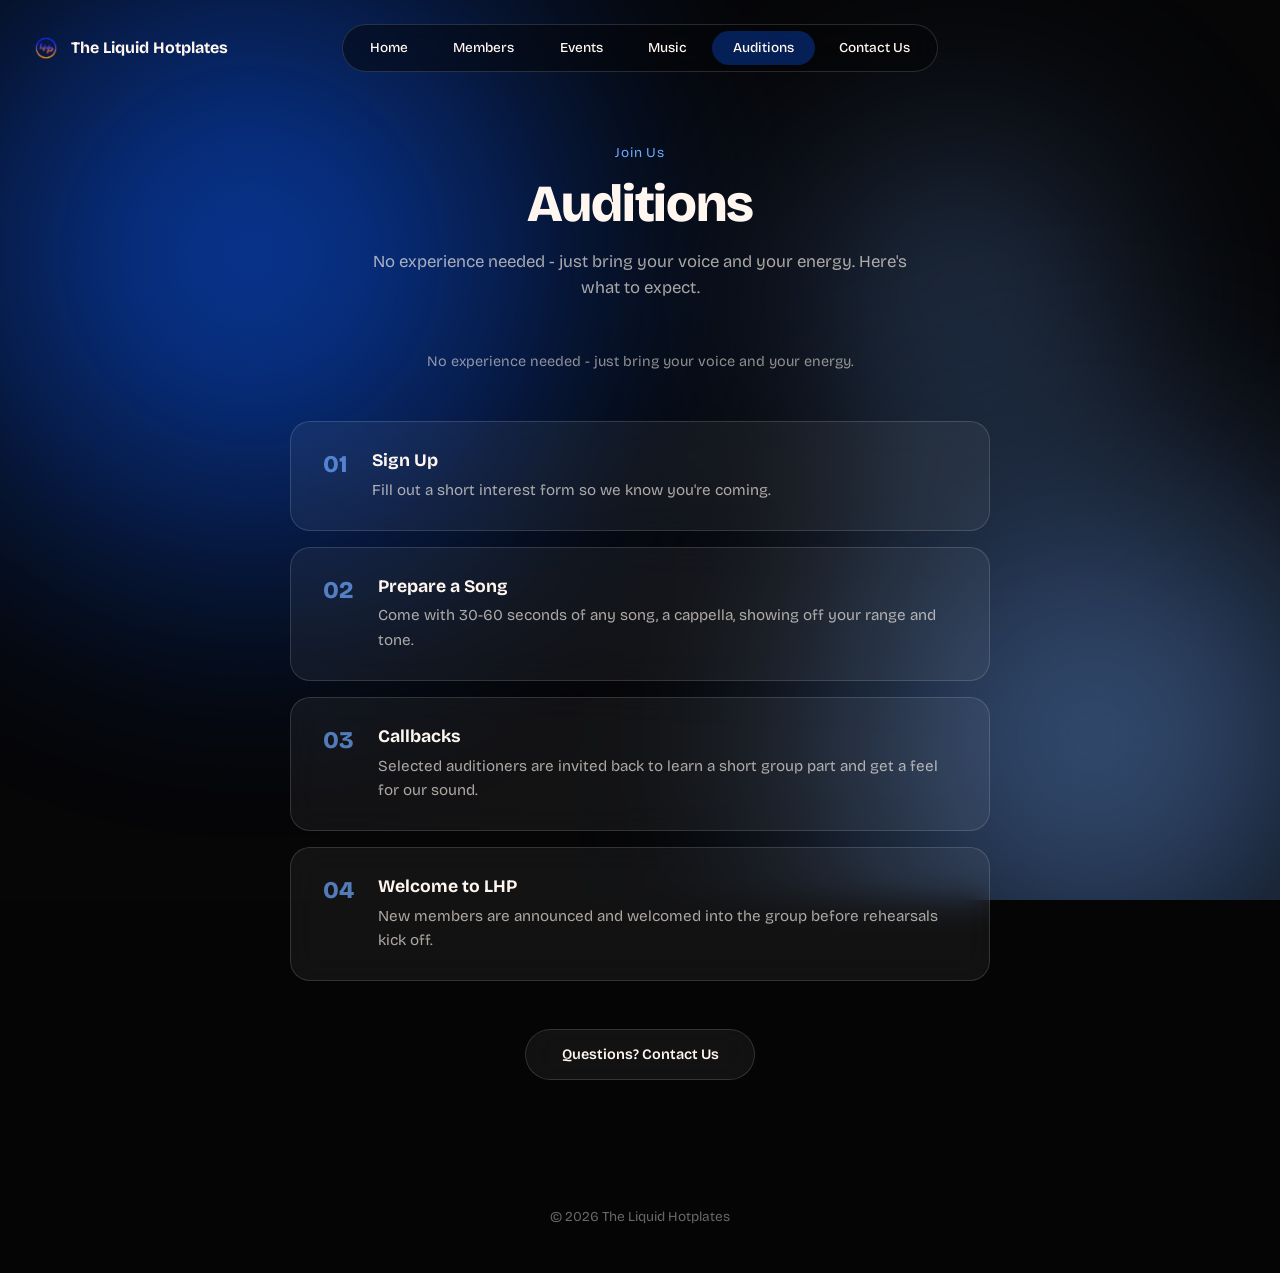
==== auditions.html @ 1e721dc3 "update" ====
<!DOCTYPE html>
<html lang="en">
<head>
<meta charset="UTF-8">
<meta name="viewport" content="width=device-width, initial-scale=1.0">
<title>Auditions - The Liquid Hotplates</title>
<link rel="icon" type="image/png" href="images/home-images/logo.png">
<link rel="stylesheet" href="styles.css">
<style>
  .audition-steps {
    display: flex;
    flex-direction: column;
    gap: 1rem;
    max-width: 700px;
    margin: 0 auto 3rem;
  }
  .audition-step {
    display: flex;
    gap: 1.5rem;
    padding: 1.75rem 2rem;
    align-items: flex-start;
  }
  .audition-step .num {
    font-size: 1.5rem;
    font-weight: 800;
    color: var(--blue-light);
    opacity: 0.7;
    flex-shrink: 0;
  }
  .audition-step h3 {
    font-size: 1.1rem;
    margin-bottom: 0.4rem;
  }
  .audition-step p {
    opacity: 0.65;
    font-size: 0.95rem;
    line-height: 1.6;
  }
  .placeholder-note {
    text-align: center;
    opacity: 0.55;
    font-size: 0.9rem;
    max-width: 60ch;
    margin: 0 auto 3rem;
    line-height: 1.6;
  }
</style>
</head>
<body>

  <div class="aura-field">
    <div class="aura aura-a"></div>
    <div class="aura aura-b"></div>
    <div class="aura aura-d"></div>
  </div>
  <div class="grain"></div>

  <nav>
    <div class="nav-left">
      <img src="images/home-images/logo.png" alt="LHP Logo">
      <span class="site-name">The Liquid Hotplates</span>
    </div>
    <div class="nav-pill">
      <a href="index.html">Home</a>
      <a href="members.html">Members</a>
      <a href="events.html">Events</a>
      <a href="music.html">Music</a>
      <a href="auditions.html" class="active">Auditions</a>
      <a href="contact.html">Contact Us</a>
    </div>
  </nav>

  <div class="page-head" style="text-align:center; max-width: 700px; margin: 0 auto;">
    <div class="eyebrow" style="text-align:center;">Join Us</div>
    <h1>Auditions</h1>
    <p style="margin-left:auto; margin-right:auto;">No experience needed - just bring your voice and your energy. Here's what to expect.</p>
  </div>

  <section class="section" style="padding-top: 1rem;">
    <p class="placeholder-note">
      No experience needed - just bring your voice and your energy.
    </p>

    <div class="audition-steps">
      <div class="audition-step glass-card">
        <div class="num">01</div>
        <div><h3>Sign Up</h3><p>Fill out a short interest form so we know you're coming.</p></div>
      </div>
      <div class="audition-step glass-card">
        <div class="num">02</div>
        <div><h3>Prepare a Song</h3><p>Come with 30-60 seconds of any song, a cappella, showing off your range and tone.</p></div>
      </div>
      <div class="audition-step glass-card">
        <div class="num">03</div>
        <div><h3>Callbacks</h3><p>Selected auditioners are invited back to learn a short group part and get a feel for our sound.</p></div>
      </div>
      <div class="audition-step glass-card">
        <div class="num">04</div>
        <div><h3>Welcome to LHP</h3><p>New members are announced and welcomed into the group before rehearsals kick off.</p></div>
      </div>
    </div>

    <div style="text-align:center;">
      <a href="concept-contact.html" class="glass-btn">Questions? Contact Us</a>
    </div>
  </section>

  <footer>&copy; 2026 The Liquid Hotplates</footer>

</body>
</html>
---- styles.css ----
@import url('https://fonts.googleapis.com/css2?family=Bricolage+Grotesque:opsz,wght@12..96,200..800&display=swap');

:root {
  --black: #050506;
  --royal-blue: #0953EA;
  --blue-light: #6fa8ff;
  --orange: #FF6B35;
  --off-white: #FFF7EF;
  --glass-fill: rgba(255, 255, 255, 0.055);
  --glass-fill-strong: rgba(255, 255, 255, 0.09);
  --glass-edge: rgba(255, 255, 255, 0.14);
}

* { margin: 0; padding: 0; box-sizing: border-box; }
html { scroll-behavior: smooth; }

body {
  background: var(--black);
  color: var(--off-white);
  font-family: 'Bricolage Grotesque', sans-serif;
  overflow-x: hidden;
}

/* ============ AURORA FIELD (used behind non-photo pages) ============ */
.aura-field {
  position: fixed;
  inset: 0;
  z-index: 0;
  overflow: hidden;
  pointer-events: none;
}

.aura {
  position: absolute;
  border-radius: 50%;
  filter: blur(95px);
}

.aura-a {
  width: 75vw; height: 75vw;
  top: -25%; left: -18%;
  background: radial-gradient(circle, var(--royal-blue), transparent 68%);
  opacity: 0.75;
  animation: drift-a 18s ease-in-out infinite alternate, pulse-a 6s ease-in-out infinite;
}

.aura-b {
  width: 65vw; height: 65vw;
  bottom: -28%; right: -18%;
  background: radial-gradient(circle, var(--blue-light), transparent 68%);
  opacity: 0.55;
  animation: drift-b 21s ease-in-out infinite alternate, pulse-b 7.5s ease-in-out infinite;
}

.aura-c {
  width: 48vw; height: 48vw;
  top: 32%; left: 40%;
  background: radial-gradient(circle, var(--orange), transparent 68%);
  opacity: 0.4;
  animation: drift-c 15s ease-in-out infinite alternate, pulse-c 5s ease-in-out infinite;
}

.aura-d {
  width: 40vw; height: 40vw;
  top: 5%; right: 5%;
  background: radial-gradient(circle, var(--blue-light), transparent 68%);
  opacity: 0.35;
  animation: drift-d 24s ease-in-out infinite alternate, pulse-a 8s ease-in-out infinite;
}

@keyframes drift-a { to { transform: translate(8%, 10%) scale(1.18); } }
@keyframes drift-b { to { transform: translate(-10%, -8%) scale(1.22); } }
@keyframes drift-c { to { transform: translate(-14%, 12%) scale(1.15); } }
@keyframes drift-d { to { transform: translate(-10%, 14%) scale(1.1); } }

/* Subtle breathing on top of the drift - not just moving, but pulsing in
   intensity too, so the whole field feels more alive rather than static
   blobs that happen to glide around. */
@keyframes pulse-a { 0%, 100% { opacity: 0.75; } 50% { opacity: 0.55; } }
@keyframes pulse-b { 0%, 100% { opacity: 0.55; } 50% { opacity: 0.38; } }
@keyframes pulse-c { 0%, 100% { opacity: 0.4; } 50% { opacity: 0.24; } }

.grain {
  position: fixed;
  inset: 0;
  z-index: 1;
  opacity: 0.06;
  mix-blend-mode: overlay;
  pointer-events: none;
  background-image: url("data:image/svg+xml,%3Csvg xmlns='http://www.w3.org/2000/svg' width='120' height='120'%3E%3Cfilter id='n'%3E%3CfeTurbulence type='fractalNoise' baseFrequency='0.85' numOctaves='3'/%3E%3C/filter%3E%3Crect width='100%25' height='100%25' filter='url(%23n)'/%3E%3C/svg%3E");
}

/* ============ NAV ============ */
nav {
  position: fixed;
  top: 0; left: 0; right: 0;
  z-index: 50;
  display: flex;
  justify-content: center;
  align-items: center;
  padding: 1.5rem 2rem;
}

.nav-left {
  position: absolute;
  left: 2rem;
  display: flex;
  align-items: center;
  gap: 0.7rem;
}

.nav-left img {
  height: 28px;
  width: auto;
  object-fit: contain;
}

.nav-left .site-name {
  font-weight: 700;
  font-size: 1rem;
  color: var(--off-white);
}

.nav-pill {
  display: flex;
  gap: 0.25rem;
  background: rgba(5, 5, 6, 0.5);
  border: 1px solid var(--glass-edge);
  backdrop-filter: blur(20px);
  -webkit-backdrop-filter: blur(20px);
  border-radius: 50px;
  padding: 0.35rem;
}

.nav-pill a {
  color: var(--off-white);
  text-decoration: none;
  font-size: 0.85rem;
  font-weight: 500;
  padding: 0.55rem 1.3rem;
  border-radius: 50px;
  transition: background 0.25s ease, color 0.25s ease;
  white-space: nowrap;
}

.nav-pill a.active,
.nav-pill a:hover {
  background: rgba(9, 83, 234, 0.35);
}

/* ============ PHOTO HERO (homepage) ============ */
.photo-hero {
  position: relative;
  min-height: 100vh;
  display: flex;
  align-items: flex-end;
  justify-content: center;
  padding: 2rem 2rem 5rem;
  overflow: hidden;
}

.photo-hero .photo-layer {
  position: absolute;
  inset: 0;
  background-size: cover;
  background-position: center 30%;
  z-index: 0;
}

.photo-hero .photo-dim {
  position: absolute;
  inset: 0;
  background: linear-gradient(180deg, rgba(5,5,6,0.18) 0%, rgba(5,5,6,0.12) 40%, rgba(5,5,6,0.75) 100%); /* CHANGE: lightened from 0.35/0.25/0.92 */
  z-index: 1;
}

.photo-hero .aura {
  z-index: 1;
  mix-blend-mode: screen;
}

.photo-hero-inner {
  position: relative;
  z-index: 3;
  width: 100%;
  max-width: 540px; /* CHANGE: was 720px - narrower so it's less likely to sit directly over faces */
  text-align: center;
  padding: 2rem 1.75rem; /* CHANGE: was 2.75rem 2rem - tighter, less coverage */
  background: var(--glass-fill);
  border: 1px solid var(--glass-edge);
  backdrop-filter: blur(28px);
  -webkit-backdrop-filter: blur(28px);
  border-radius: 28px;
}

.photo-hero-inner .eyebrow {
  font-size: 0.85rem;
  letter-spacing: 0.06em;
  color: var(--blue-light);
  margin-bottom: 1rem;
}

.photo-hero-inner h1 {
  font-size: clamp(2.25rem, 6vw, 4rem);
  font-weight: 800;
  line-height: 1.02;
  letter-spacing: -0.02em;
}

.photo-hero-inner p {
  margin-top: 1rem;
  font-size: clamp(1rem, 2vw, 1.15rem);
  opacity: 0.8;
}

/* ============ PLAIN PAGE HERO (Members/Events/Contact) ============ */
.page-head {
  position: relative;
  z-index: 2;
  padding: 9rem 6vw 2rem;
  max-width: 1200px;
  margin: 0 auto;
}

.page-head .eyebrow {
  font-size: 0.85rem;
  letter-spacing: 0.06em;
  color: var(--blue-light);
  margin-bottom: 0.75rem;
}

.page-head h1 {
  font-size: clamp(2rem, 5vw, 3.25rem);
  font-weight: 800;
  letter-spacing: -0.02em;
}

.page-head p {
  margin-top: 0.85rem;
  opacity: 0.65;
  max-width: 50ch;
  font-size: 1.05rem;
  line-height: 1.6;
}

/* ============ GLASS BUTTON ============ */
.glass-btn {
  display: inline-flex;
  align-items: center;
  gap: 0.6rem;
  padding: 1rem 2.2rem;
  background: var(--glass-fill);
  border: 1px solid var(--glass-edge);
  backdrop-filter: blur(20px);
  -webkit-backdrop-filter: blur(20px);
  border-radius: 50px;
  color: var(--off-white);
  text-decoration: none;
  font-weight: 600;
  font-size: 0.9rem;
  transition: background 0.3s ease, transform 0.3s ease, box-shadow 0.3s ease;
  cursor: pointer;
}

.glass-btn:hover {
  background: rgba(9, 83, 234, 0.28);
  transform: translateY(-2px);
  box-shadow: 0 20px 50px rgba(9, 83, 234, 0.3);
}

/* ============ SECTIONS ============ */
.section {
  position: relative;
  z-index: 2;
  padding: 5rem 6vw;
  max-width: 1200px;
  margin: 0 auto;
}

.section h2 {
  font-size: clamp(1.8rem, 3.5vw, 2.5rem);
  font-weight: 700;
  letter-spacing: -0.01em;
  margin-bottom: 2.5rem;
}

/* ============ GLASS CARD (generic) ============ */
.glass-card {
  background: var(--glass-fill);
  border: 1px solid var(--glass-edge);
  backdrop-filter: blur(16px);
  -webkit-backdrop-filter: blur(16px);
  border-radius: 20px;
  transition: background 0.3s ease, border-color 0.3s ease, transform 0.3s ease;
}

footer {
  position: relative;
  z-index: 2;
  text-align: center;
  padding: 3rem;
  opacity: 0.4;
  font-size: 0.85rem;
}

/* ============ ACCORDION (About + Competing/Recording/Performing) ============ */
.accordion-grid {
  display: grid;
  grid-template-columns: 0.85fr 1.15fr;
  gap: 4rem;
  align-items: start;
}

.accordion-about .eyebrow {
  font-size: 0.85rem;
  letter-spacing: 0.05em;
  color: var(--blue-light);
  margin-bottom: 1rem;
}

.accordion-about p {
  font-size: 1.1rem;
  line-height: 1.7;
  opacity: 0.8;
}

.accordion-item {
  border-top: 1px solid var(--glass-edge);
}

.accordion-item:last-child {
  border-bottom: 1px solid var(--glass-edge);
}

.accordion-header {
  width: 100%;
  display: flex;
  justify-content: space-between;
  align-items: center;
  background: none;
  border: none;
  color: var(--off-white);
  font-family: inherit;
  font-size: 1.5rem;
  font-weight: 700;
  text-transform: uppercase;
  letter-spacing: 0.02em;
  padding: 1.5rem 0;
  cursor: pointer;
  text-align: left;
}

.accordion-icon {
  font-size: 1.4rem;
  font-weight: 400;
  color: var(--blue-light);
  flex-shrink: 0;
  margin-left: 1rem;
}

.accordion-panel {
  max-height: 0;
  overflow: hidden;
  transition: max-height 0.45s ease, opacity 0.35s ease, padding-bottom 0.45s ease;
  opacity: 0;
  padding-bottom: 0;
}

.accordion-panel p {
  opacity: 0.7;
  line-height: 1.7;
  font-size: 1.02rem;
  max-width: 60ch;
}

.accordion-item.open .accordion-panel {
  max-height: 400px;
  opacity: 1;
  padding-bottom: 2rem;
}

@media (max-width: 800px) {
  .accordion-grid {
    grid-template-columns: 1fr;
  }
  .accordion-header {
    font-size: 1.2rem;
  }
}

/* ============ THROUGH THE YEARS GALLERY ============ */
/* Masonry via CSS columns, not a forced-crop grid - each photo keeps its
   real aspect ratio (no object-fit:cover cutting people off), it just packs
   into columns at whatever height it naturally wants to be. */
.year-gallery {
  columns: 3 220px;
  column-gap: 1.25rem;
}

.year-tile {
  position: relative;
  break-inside: avoid;
  margin-bottom: 1.25rem;
  border-radius: 18px;
  overflow: hidden;
  border: 1px solid var(--glass-edge);
}

.year-tile img {
  width: 100%;
  display: block;
  transition: transform 0.5s ease, filter 0.4s ease;
}

.year-tile:hover img {
  transform: scale(1.06);
  filter: brightness(0.55);
}

.year-tile-caption {
  position: absolute;
  inset: 0;
  display: flex;
  align-items: center;
  justify-content: center;
  text-align: center;
  padding: 1.5rem;
  font-weight: 600;
  font-size: 0.95rem;
  opacity: 0;
  background: rgba(5, 5, 6, 0.35);
  backdrop-filter: blur(6px);
  -webkit-backdrop-filter: blur(6px);
  transition: opacity 0.35s ease;
}

.year-tile:hover .year-tile-caption {
  opacity: 1;
}
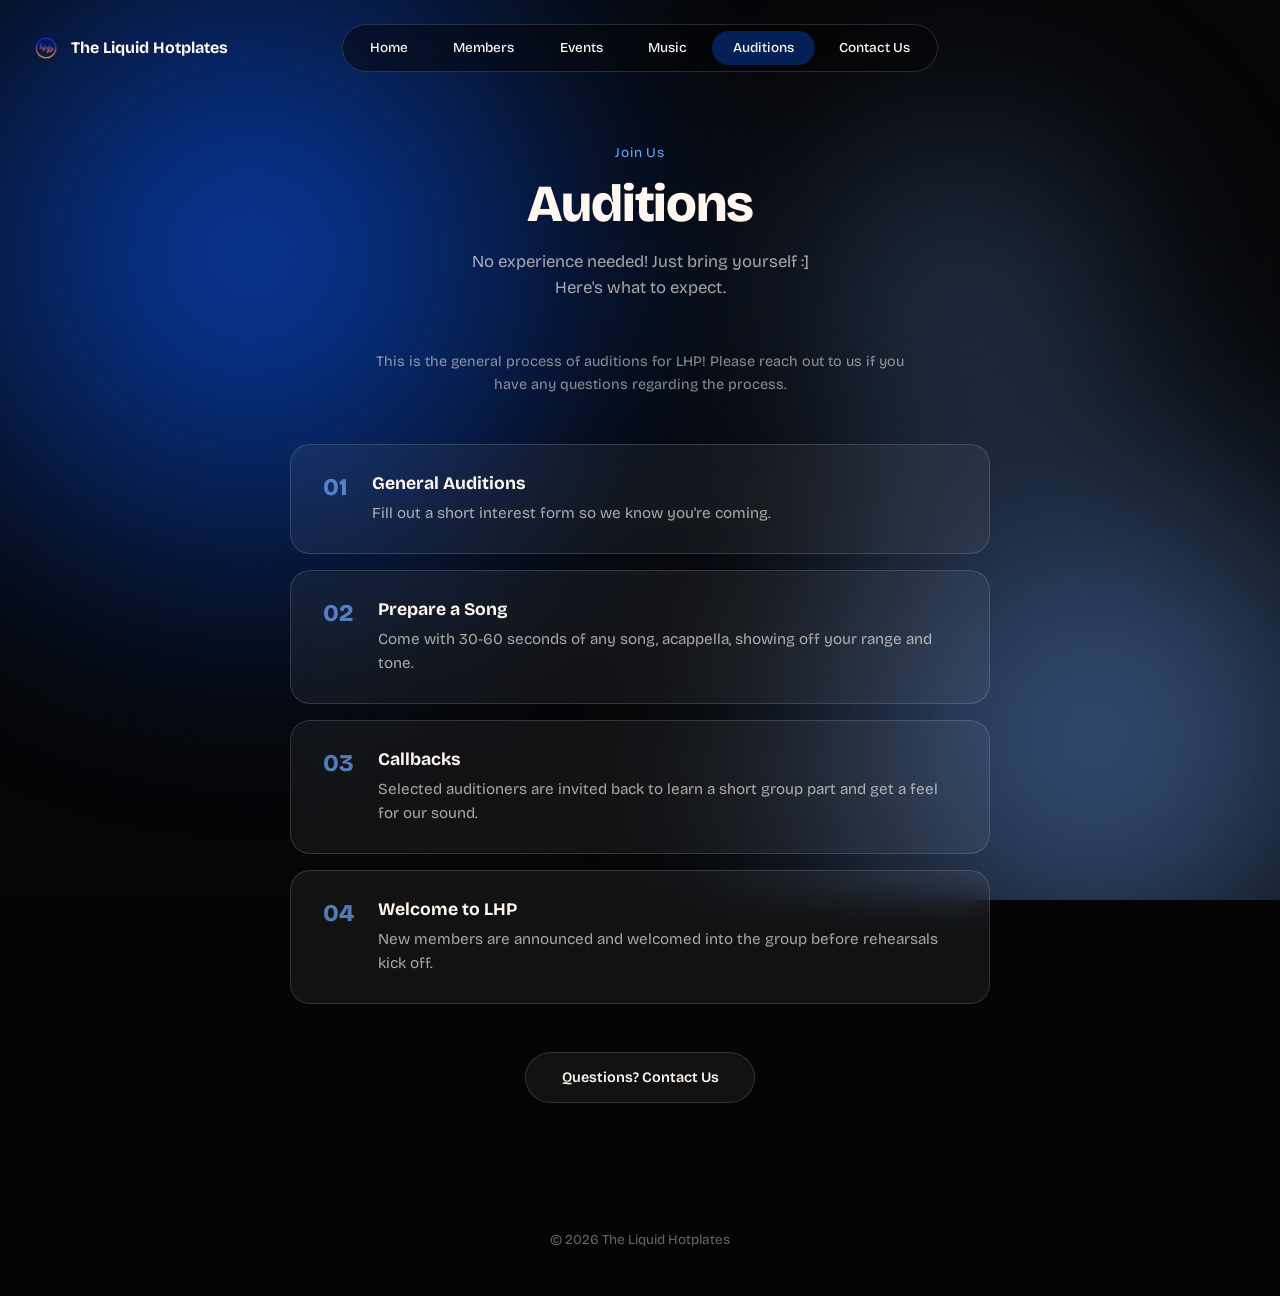
==== commit 556f236a: "update" ====
--- a/auditions.html
+++ b/auditions.html
@@ -73,30 +73,38 @@
   <div class="page-head" style="text-align:center; max-width: 700px; margin: 0 auto;">
     <div class="eyebrow" style="text-align:center;">Join Us</div>
     <h1>Auditions</h1>
-    <p style="margin-left:auto; margin-right:auto;">No experience needed - just bring your voice and your energy. Here's what to expect.</p>
+    <p style="margin-left:auto; margin-right:auto;">No experience needed! Just 
+      bring yourself :] 
+      <br>
+      Here's what to expect.</p>
   </div>
 
   <section class="section" style="padding-top: 1rem;">
     <p class="placeholder-note">
-      No experience needed - just bring your voice and your energy.
+      This is the general process of auditions for LHP! Please reach out to 
+      us if you have any questions regarding the process.
     </p>
 
     <div class="audition-steps">
       <div class="audition-step glass-card">
         <div class="num">01</div>
-        <div><h3>Sign Up</h3><p>Fill out a short interest form so we know you're coming.</p></div>
+        <div><h3>General Auditions</h3><p>Fill out a short interest form so we 
+          know you're coming.</p></div>
       </div>
       <div class="audition-step glass-card">
         <div class="num">02</div>
-        <div><h3>Prepare a Song</h3><p>Come with 30-60 seconds of any song, a cappella, showing off your range and tone.</p></div>
+        <div><h3>Prepare a Song</h3><p>Come with 30-60 seconds of any song, 
+          acappella, showing off your range and tone.</p></div>
       </div>
       <div class="audition-step glass-card">
         <div class="num">03</div>
-        <div><h3>Callbacks</h3><p>Selected auditioners are invited back to learn a short group part and get a feel for our sound.</p></div>
+        <div><h3>Callbacks</h3><p>Selected auditioners are invited back to 
+          learn a short group part and get a feel for our sound.</p></div>
       </div>
       <div class="audition-step glass-card">
         <div class="num">04</div>
-        <div><h3>Welcome to LHP</h3><p>New members are announced and welcomed into the group before rehearsals kick off.</p></div>
+        <div><h3>Welcome to LHP</h3><p>New members are announced and welcomed 
+          into the group before rehearsals kick off.</p></div>
       </div>
     </div>
 
--- a/styles.css
+++ b/styles.css
@@ -95,18 +95,21 @@
   position: fixed;
   top: 0; left: 0; right: 0;
   z-index: 50;
-  display: flex;
-  justify-content: center;
+  display: grid;
+  grid-template-columns: 1fr auto 1fr; /* logo | pill | empty spacer - this is what actually keeps
+                                           them from ever overlapping, since each has its own real
+                                           track instead of the pill just centering on the full
+                                           viewport width with no idea the logo is even there */
   align-items: center;
   padding: 1.5rem 2rem;
 }
 
 .nav-left {
-  position: absolute;
-  left: 2rem;
   display: flex;
   align-items: center;
   gap: 0.7rem;
+  min-width: 0; /* lets this shrink/truncate instead of forcing the grid track wider than available room */
+  overflow: hidden;
 }
 
 .nav-left img {
@@ -183,7 +186,11 @@
   position: relative;
   z-index: 3;
   width: 100%;
-  max-width: 540px; /* CHANGE: was 720px - narrower so it's less likely to sit directly over faces */
+  max-width: min(92vw, 700px); /* CHANGE: measured "The Liquid Hotplates" actually needs 607px at the
+                                    max font-size in the clamp below - 700px (minus padding) gives it
+                                    real margin to fit on one line on desktop. min(92vw, ...) still lets
+                                    it narrow down on a phone screen, where it wraps naturally instead
+                                    of being forced to. */
   text-align: center;
   padding: 2rem 1.75rem; /* CHANGE: was 2.75rem 2rem - tighter, less coverage */
   background: var(--glass-fill);
@@ -437,3 +444,42 @@
 .year-tile:hover .year-tile-caption {
   opacity: 1;
 }
+
+.nav-left img {
+  flex-shrink: 0; /* protects the logo from ever getting visually squeezed as its grid track shrinks */
+}
+
+/* Hides just the site name once there's no longer comfortable room for
+   logo + name + the full pill together - the logo stays visible at every
+   width, all the way down to mobile. Without this, the name was clipping
+   mid-word once the nav-left grid track got too narrow, instead of
+   cleanly disappearing. */
+@media (max-width: 1050px) {
+  .nav-left .site-name {
+    display: none;
+  }
+}
+
+/* ============ MOBILE NAV FIX ============ */
+/* With 6 items now (Home/Members/Events/Music/Auditions/Contact Us), the
+   pill is too wide to fit a phone screen in one row. Rather than making it
+   scrollable, the logo/name is dropped entirely on mobile to free up the
+   most possible width, and the pill items shrink down just enough that all
+   six still fit on one row with no scrolling and no wrapping. */
+@media (max-width: 700px) {
+  nav {
+    padding: 1rem 0.5rem;
+  }
+
+  .nav-pill {
+    width: 100%;
+    max-width: 420px;
+    justify-content: space-between;
+    gap: 0;
+  }
+
+  .nav-pill a {
+    padding: 0.5rem 0.4rem;
+    font-size: 0.65rem;
+  }
+}
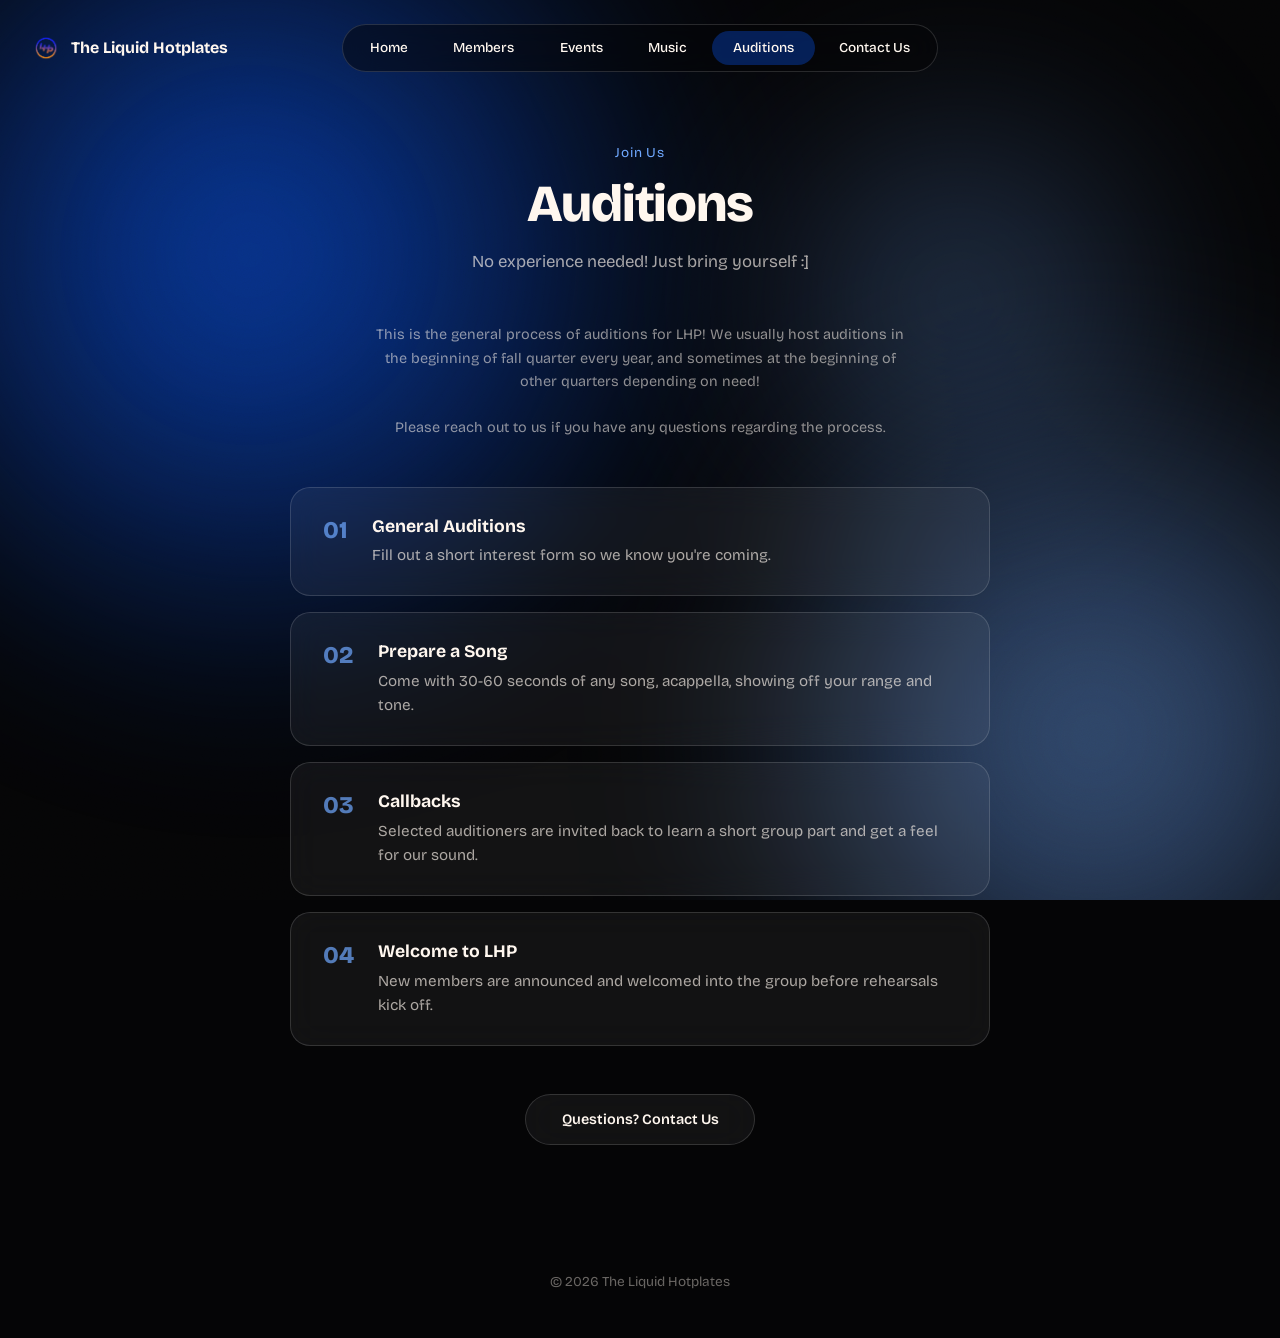
==== commit 275c241e: "update" ====
--- a/auditions.html
+++ b/auditions.html
@@ -75,13 +75,16 @@
     <h1>Auditions</h1>
     <p style="margin-left:auto; margin-right:auto;">No experience needed! Just 
       bring yourself :] 
-      <br>
-      Here's what to expect.</p>
+    </p>
   </div>
 
   <section class="section" style="padding-top: 1rem;">
     <p class="placeholder-note">
-      This is the general process of auditions for LHP! Please reach out to 
+      This is the general process of auditions for LHP! We usually 
+      host auditions in the beginning of fall quarter every year, 
+      and sometimes at the beginning of other quarters depending on need! 
+      <br><br>
+      Please reach out to 
       us if you have any questions regarding the process.
     </p>
 
--- a/styles.css
+++ b/styles.css
@@ -125,6 +125,9 @@
 }
 
 .nav-pill {
+  grid-column: 2; /* Without this, CSS Grid auto-places the pill into column 1 whenever
+                      .nav-left isn't present (the homepage intentionally has no logo/name) -
+                      forcing column 2 explicitly keeps it centered on every page regardless. */
   display: flex;
   gap: 0.25rem;
   background: rgba(5, 5, 6, 0.5);
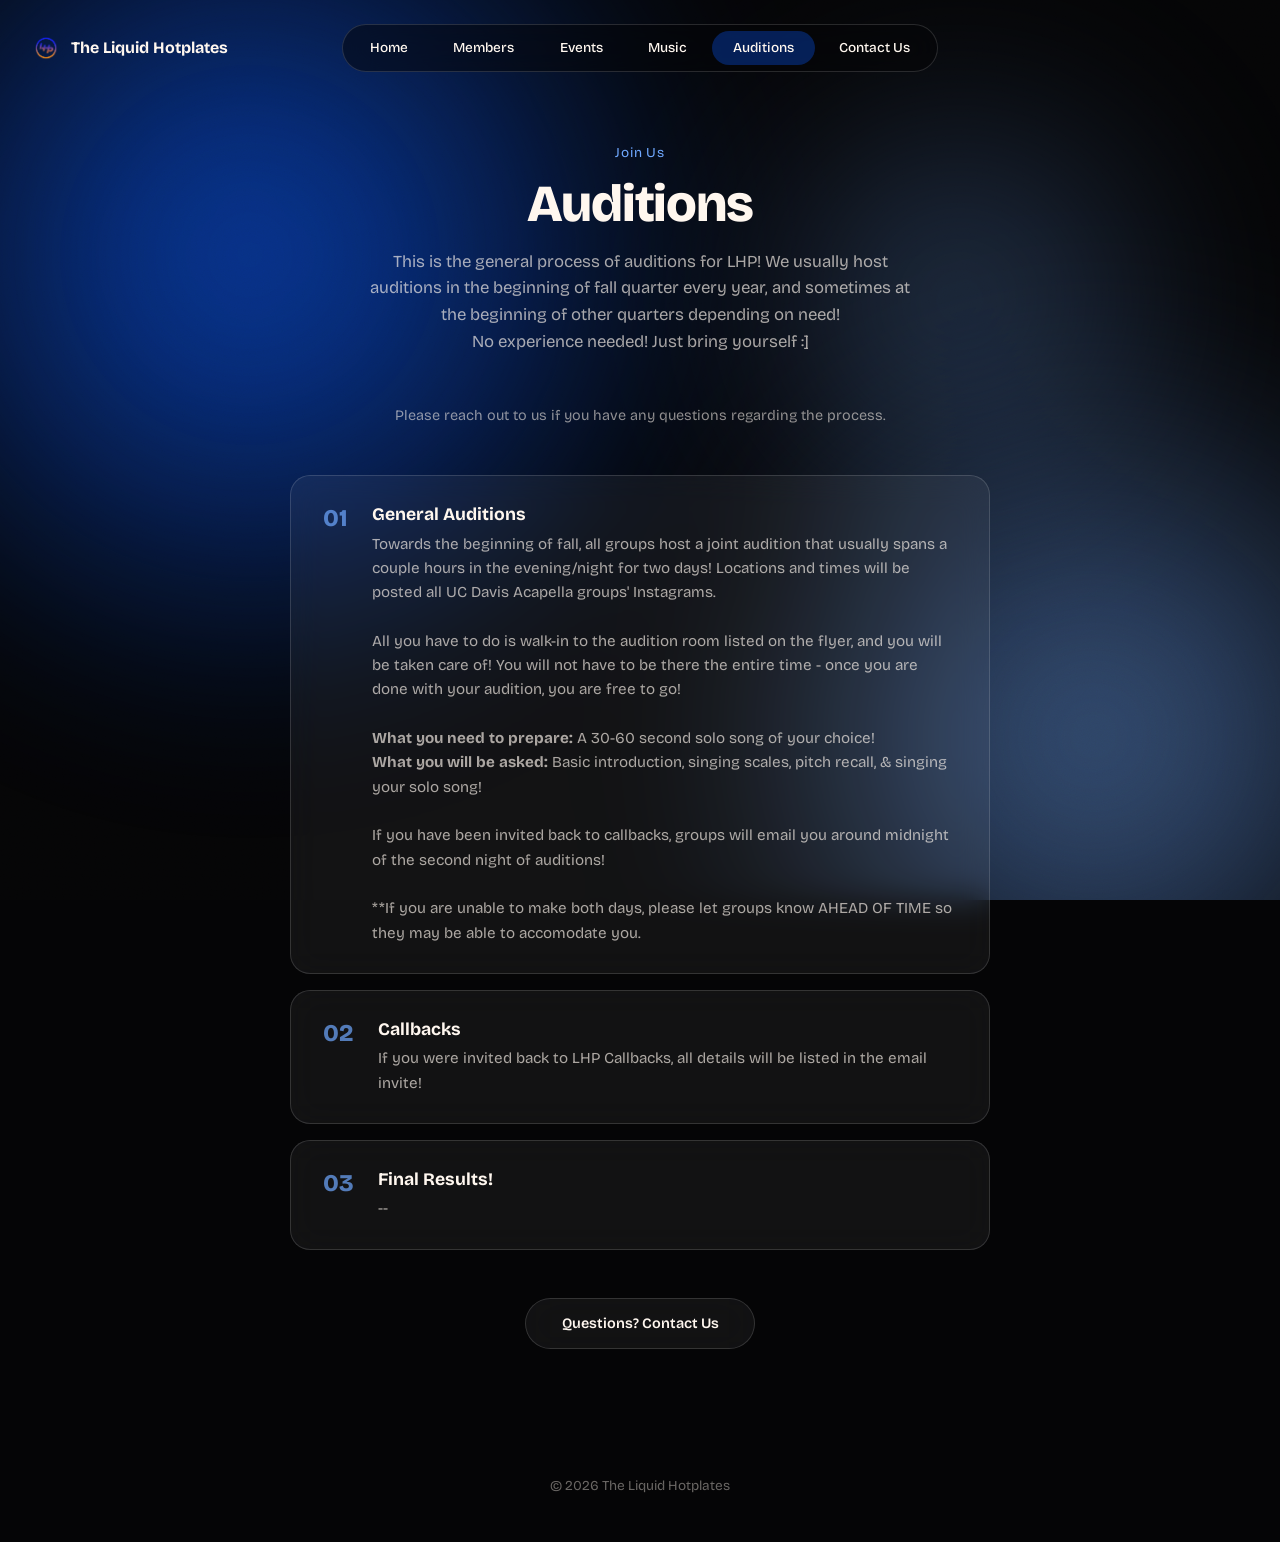
==== commit 0469dd19: "update" ====
--- a/auditions.html
+++ b/auditions.html
@@ -73,17 +73,16 @@
   <div class="page-head" style="text-align:center; max-width: 700px; margin: 0 auto;">
     <div class="eyebrow" style="text-align:center;">Join Us</div>
     <h1>Auditions</h1>
-    <p style="margin-left:auto; margin-right:auto;">No experience needed! Just 
-      bring yourself :] 
+    <p style="margin-left:auto; margin-right:auto;">This is the general process of auditions for LHP! We usually 
+      host auditions in the beginning of fall quarter every year, 
+      and sometimes at the beginning of other quarters depending on need! 
+      <br>
+      No experience needed! Just bring yourself :] 
     </p>
   </div>
 
   <section class="section" style="padding-top: 1rem;">
     <p class="placeholder-note">
-      This is the general process of auditions for LHP! We usually 
-      host auditions in the beginning of fall quarter every year, 
-      and sometimes at the beginning of other quarters depending on need! 
-      <br><br>
       Please reach out to 
       us if you have any questions regarding the process.
     </p>
@@ -91,28 +90,45 @@
     <div class="audition-steps">
       <div class="audition-step glass-card">
         <div class="num">01</div>
-        <div><h3>General Auditions</h3><p>Fill out a short interest form so we 
-          know you're coming.</p></div>
+        <div><h3>General Auditions</h3><p>Towards the beginning of fall, all 
+            groups host a joint audition that usually spans a couple hours 
+            in the evening/night for two days! Locations and times will be posted
+            all UC Davis Acapella groups' Instagrams.
+            <br><br>
+            All you have to do is walk-in to the audition room listed on the flyer, 
+            and you will be taken care of! You will not have to be there the 
+            entire time - once you are done with your audition, you are free to go!
+            <br><br>
+            <b>What you need to prepare:</b> A 30-60 second solo song of your choice!
+            <br>
+            <b>What you will be asked:</b> Basic introduction, singing scales, pitch recall, 
+                & singing your solo song!
+            <br><br>
+            If you have been invited back to callbacks, groups will email you around midnight
+              of the second night of auditions!
+            <br><br>
+              **If you are unable to make both days, please let groups know AHEAD OF TIME
+              so they may be able to accomodate you.
+        </p></div>
       </div>
       <div class="audition-step glass-card">
         <div class="num">02</div>
-        <div><h3>Prepare a Song</h3><p>Come with 30-60 seconds of any song, 
-          acappella, showing off your range and tone.</p></div>
+        <div><h3>Callbacks</h3><p>
+          If you were invited back to LHP Callbacks, all details will be listed in the email
+          invite!
+
+        </p></div>
       </div>
       <div class="audition-step glass-card">
         <div class="num">03</div>
-        <div><h3>Callbacks</h3><p>Selected auditioners are invited back to 
-          learn a short group part and get a feel for our sound.</p></div>
-      </div>
-      <div class="audition-step glass-card">
-        <div class="num">04</div>
-        <div><h3>Welcome to LHP</h3><p>New members are announced and welcomed 
-          into the group before rehearsals kick off.</p></div>
+        <div><h3>Final Results!</h3><p>
+          --
+        </p></div>
       </div>
     </div>
 
     <div style="text-align:center;">
-      <a href="concept-contact.html" class="glass-btn">Questions? Contact Us</a>
+      <a href="contact.html" class="glass-btn">Questions? Contact Us</a>
     </div>
   </section>
 
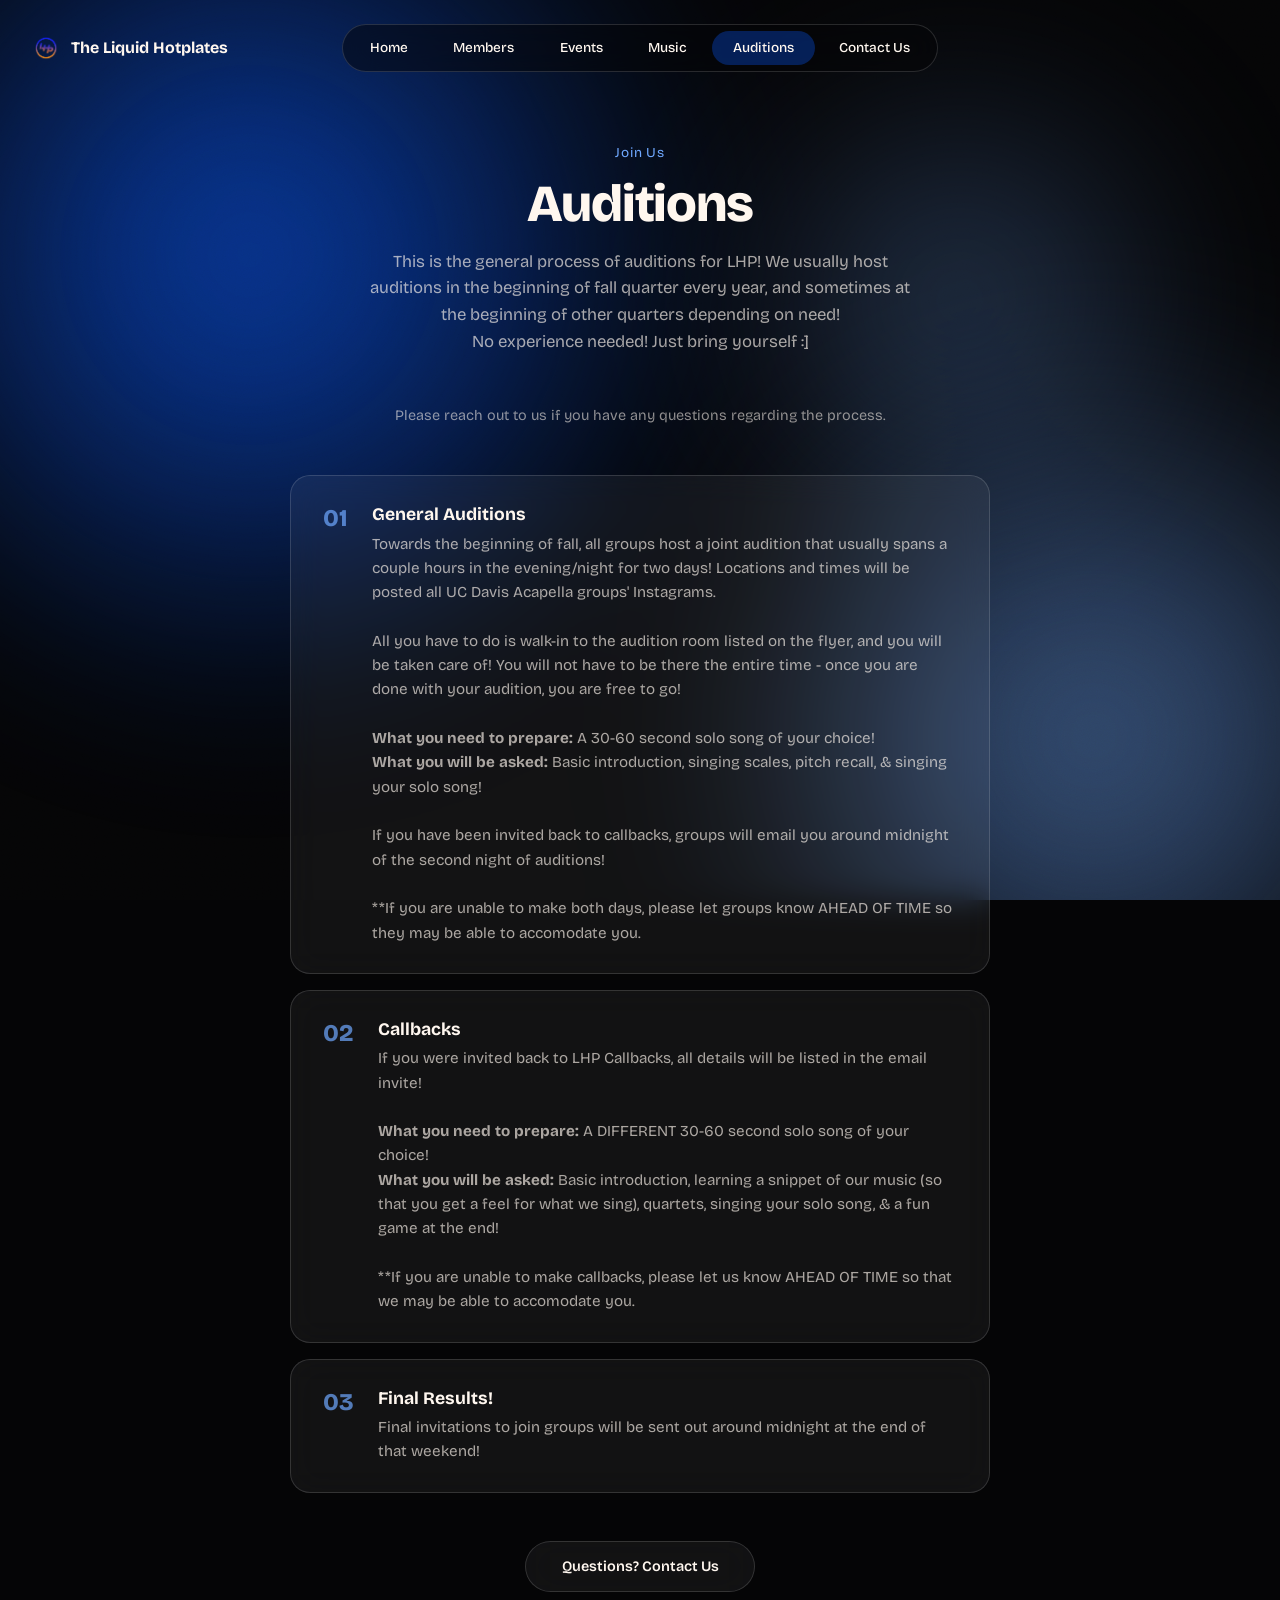
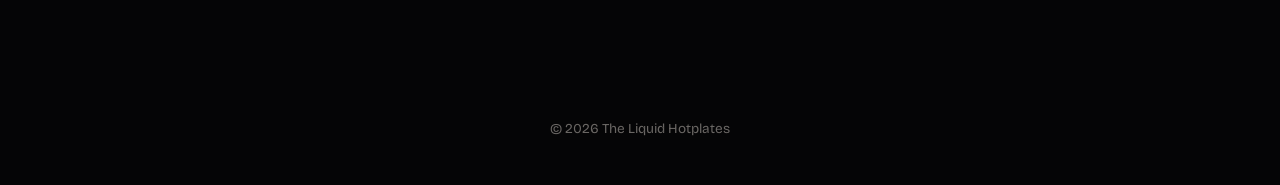
==== commit 05d7bba1: "update" ====
--- a/auditions.html
+++ b/auditions.html
@@ -116,13 +116,23 @@
         <div><h3>Callbacks</h3><p>
           If you were invited back to LHP Callbacks, all details will be listed in the email
           invite!
+          <br><br>
+          <b>What you need to prepare:</b> A DIFFERENT 30-60 second solo song of your choice!
+          <br>
+          <b>What you will be asked:</b> Basic introduction, learning a snippet of our
+            music (so that you get a feel for what we sing), quartets, singing 
+            your solo song, & a fun game at the end!
+          <br><br>
+          **If you are unable to make callbacks, please let us know AHEAD OF TIME
+              so that we may be able to accomodate you.
 
         </p></div>
       </div>
       <div class="audition-step glass-card">
         <div class="num">03</div>
         <div><h3>Final Results!</h3><p>
-          --
+          Final invitations to join groups will be sent out around midnight at the 
+          end of that weekend!
         </p></div>
       </div>
     </div>
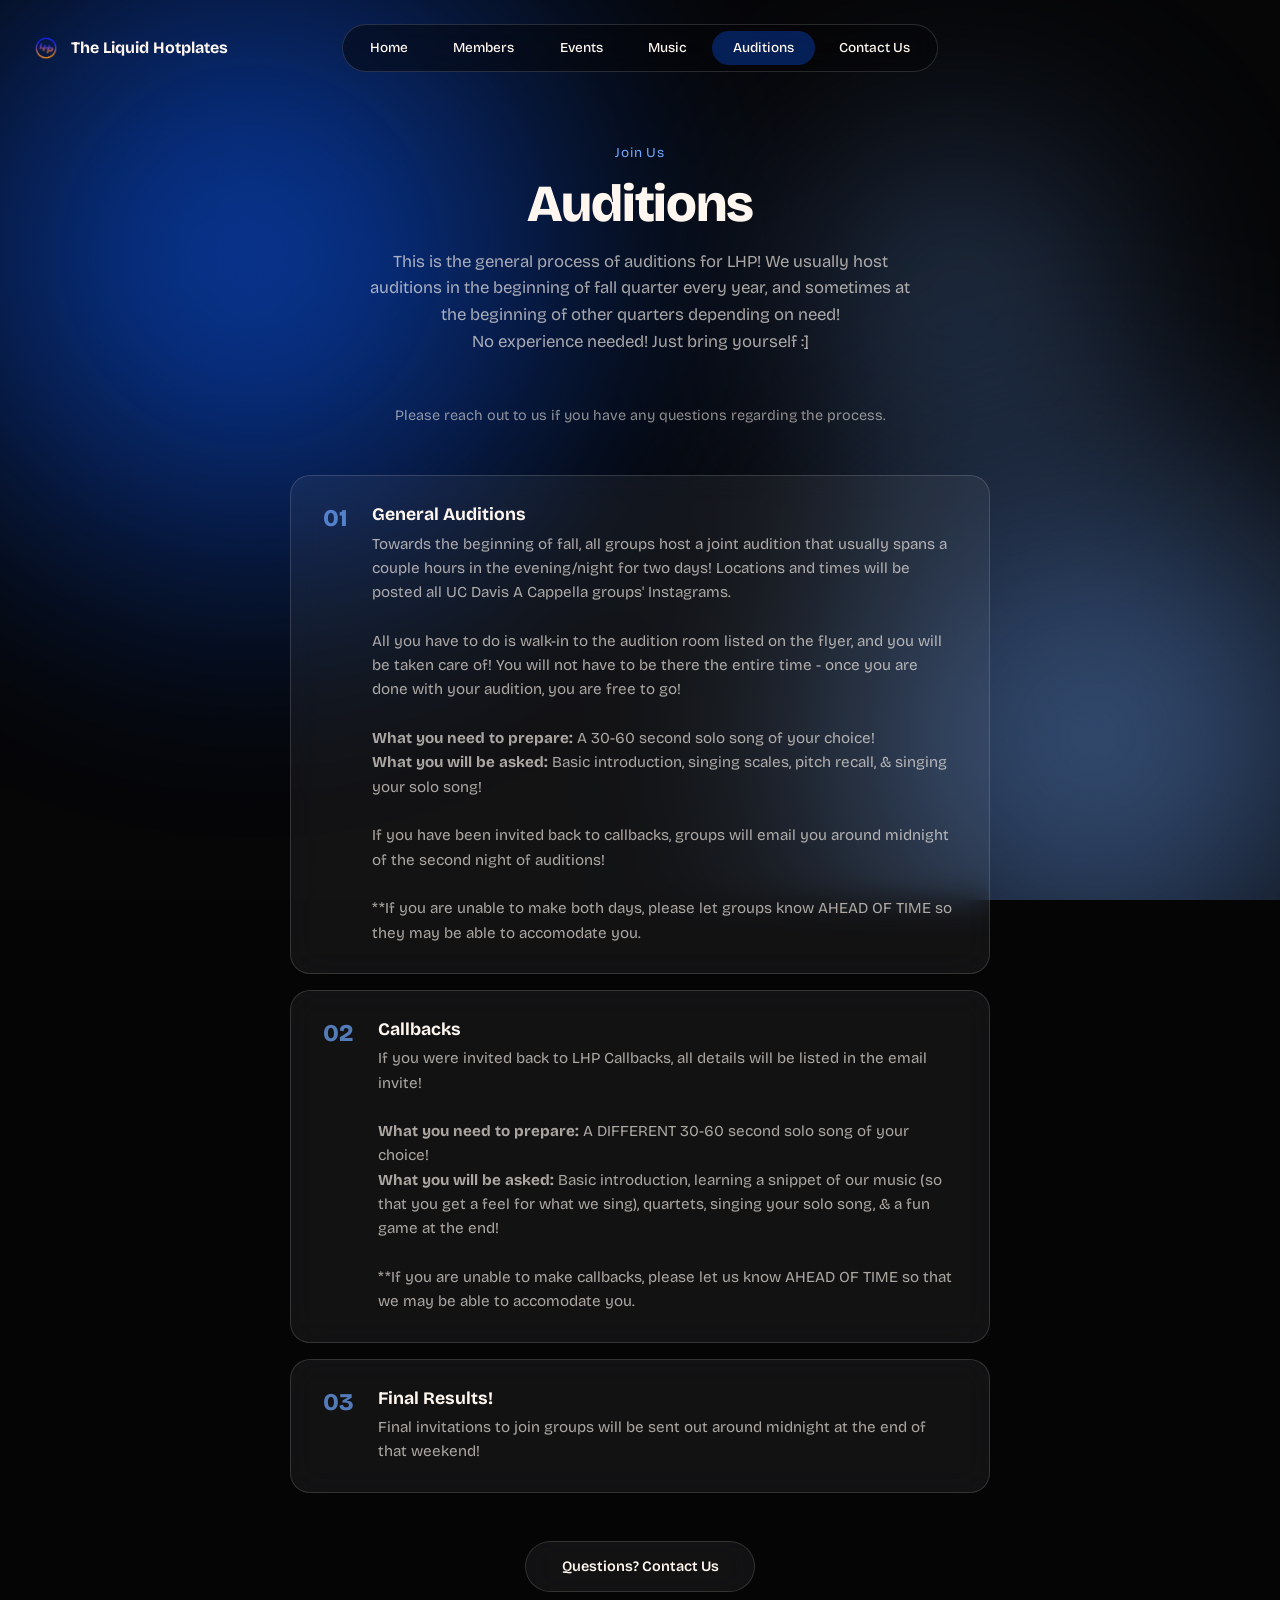
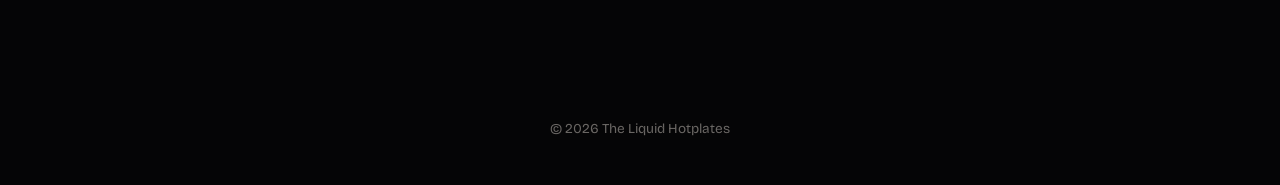
==== commit dc3a311f: "bug fixes" ====
--- a/auditions.html
+++ b/auditions.html
@@ -48,6 +48,7 @@
 </head>
 <body>
 
+  <!-- background-->
   <div class="aura-field">
     <div class="aura aura-a"></div>
     <div class="aura aura-b"></div>
@@ -55,6 +56,7 @@
   </div>
   <div class="grain"></div>
 
+  <!--nav bar + logo -->
   <nav>
     <div class="nav-left">
       <img src="images/home-images/logo.png" alt="LHP Logo">
@@ -70,6 +72,7 @@
     </div>
   </nav>
 
+  <!-- header title + content -->
   <div class="page-head" style="text-align:center; max-width: 700px; margin: 0 auto;">
     <div class="eyebrow" style="text-align:center;">Join Us</div>
     <h1>Auditions</h1>
@@ -87,13 +90,15 @@
       us if you have any questions regarding the process.
     </p>
 
+    <!-- audition steps -->
     <div class="audition-steps">
       <div class="audition-step glass-card">
+        <!-- 1. general auditions-->
         <div class="num">01</div>
         <div><h3>General Auditions</h3><p>Towards the beginning of fall, all 
             groups host a joint audition that usually spans a couple hours 
             in the evening/night for two days! Locations and times will be posted
-            all UC Davis Acapella groups' Instagrams.
+            all UC Davis A Cappella groups' Instagrams.
             <br><br>
             All you have to do is walk-in to the audition room listed on the flyer, 
             and you will be taken care of! You will not have to be there the 
@@ -111,6 +116,8 @@
               so they may be able to accomodate you.
         </p></div>
       </div>
+
+      <!-- 2. callbacks -->
       <div class="audition-step glass-card">
         <div class="num">02</div>
         <div><h3>Callbacks</h3><p>
@@ -128,6 +135,8 @@
 
         </p></div>
       </div>
+
+      <!-- 3. final invite-->
       <div class="audition-step glass-card">
         <div class="num">03</div>
         <div><h3>Final Results!</h3><p>
--- a/styles.css
+++ b/styles.css
@@ -403,14 +403,19 @@
    real aspect ratio (no object-fit:cover cutting people off), it just packs
    into columns at whatever height it naturally wants to be. */
 .year-gallery {
-  columns: 3 220px;
-  column-gap: 1.25rem;
+  display: flex;
+  gap: 1.25rem;
+}
+
+.year-gallery .gallery-column {
+  display: flex;
+  flex-direction: column;
+  gap: 1.25rem;
+  flex: 1;
 }
 
 .year-tile {
   position: relative;
-  break-inside: avoid;
-  margin-bottom: 1.25rem;
   border-radius: 18px;
   overflow: hidden;
   border: 1px solid var(--glass-edge);
